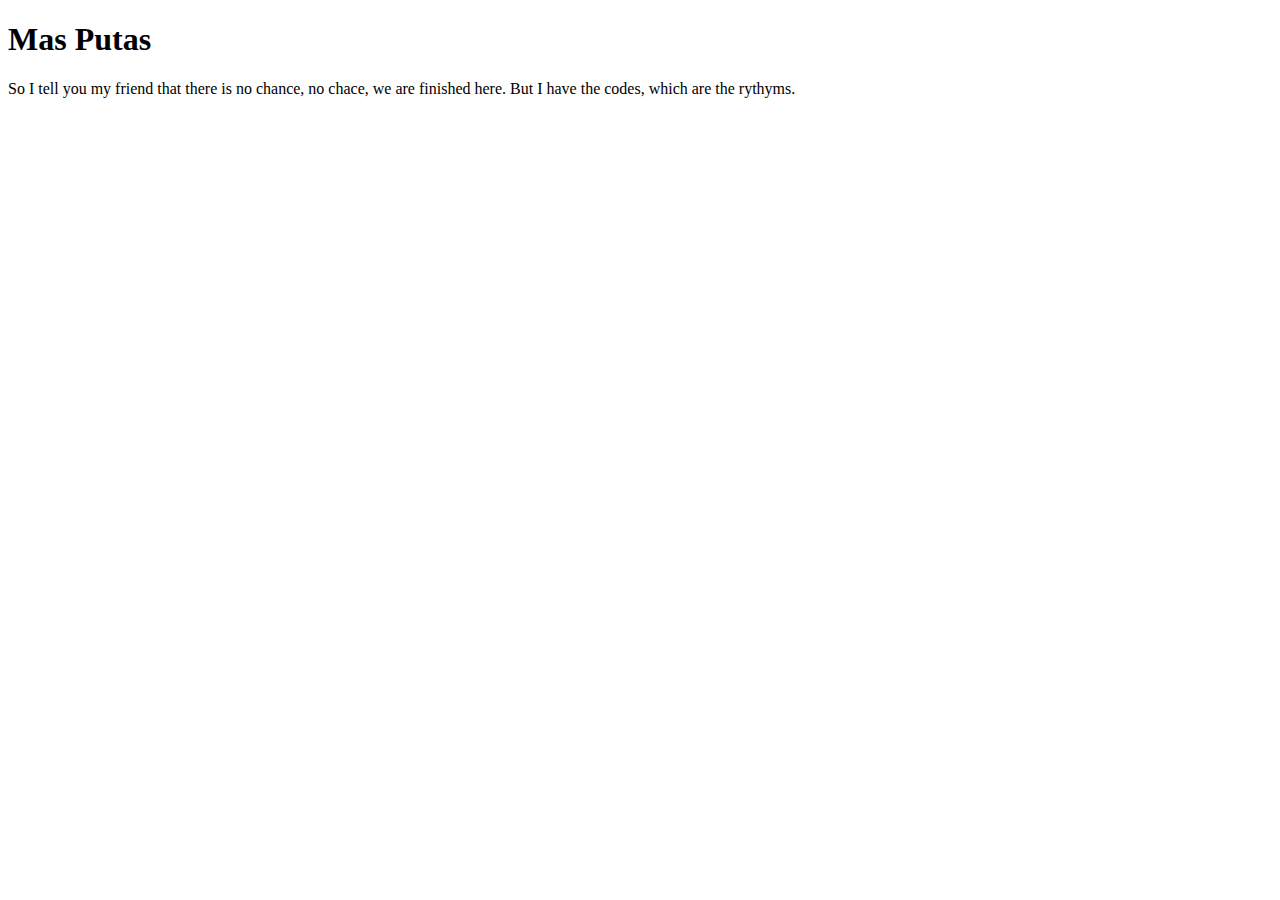
==== index.html @ 5af5d9a8 "Uploaded content, added some text and link to fonts." ====
<!DOCTYPE html>
<html lang="en">
  <head>
    <meta charset="UTF-8" />
    <meta http-equiv="X-UA-Compatible" content="IE=edge" />
    <meta name="viewport" content="width=device-width, initial-scale=1.0" />
    <title>Enrique Firpi || Drummer</title>
  </head>
  <body>
    <h1>Mas Putas</h1>
    <p>
      So I tell you my friend that there is no chance, no chace, we are finished
      here. But I have the codes, which are the rythyms.
    </p>
  </body>
</html>
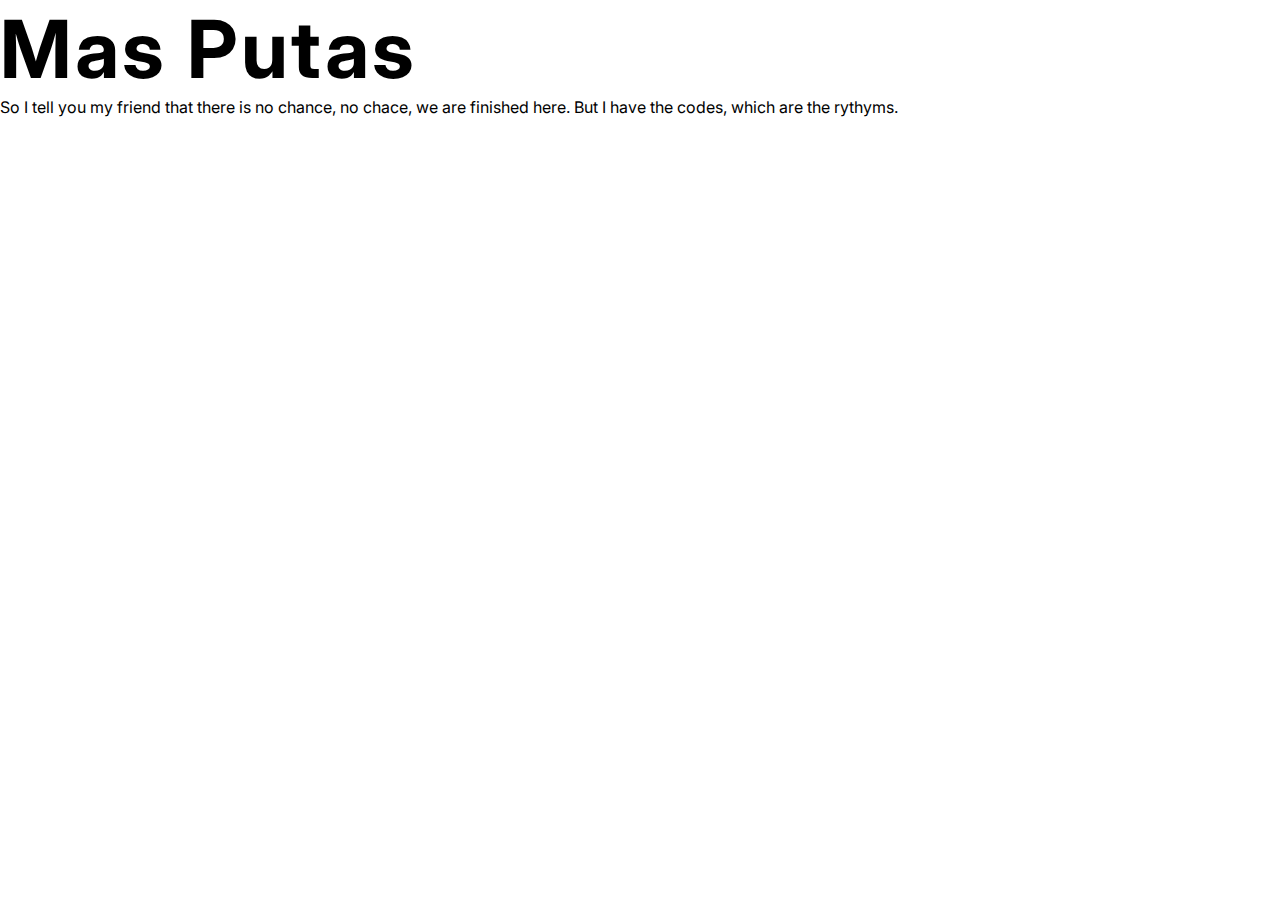
==== commit 98323e09: "Linked stylesheet, set some font styles." ====
--- a/index.html
+++ b/index.html
@@ -5,6 +5,7 @@
     <meta http-equiv="X-UA-Compatible" content="IE=edge" />
     <meta name="viewport" content="width=device-width, initial-scale=1.0" />
     <title>Enrique Firpi || Drummer</title>
+    <link rel="stylesheet" href="assets/css/style.css" />
   </head>
   <body>
     <h1>Mas Putas</h1>
--- a/assets/css/style.css
+++ b/assets/css/style.css
@@ -0,0 +1,16 @@
+@import url('https://fonts.googleapis.com/css2?family=Inter:wght@200;300;400;600&display=swap');
+
+* {
+    margin: 0;
+    padding: 0;
+    box-sizing: border-box;
+}
+
+body {
+    font-family: 'Inter', sans-serif;
+}
+
+h1 { 
+    font-size: 5rem;
+    letter-spacing: 3px;
+}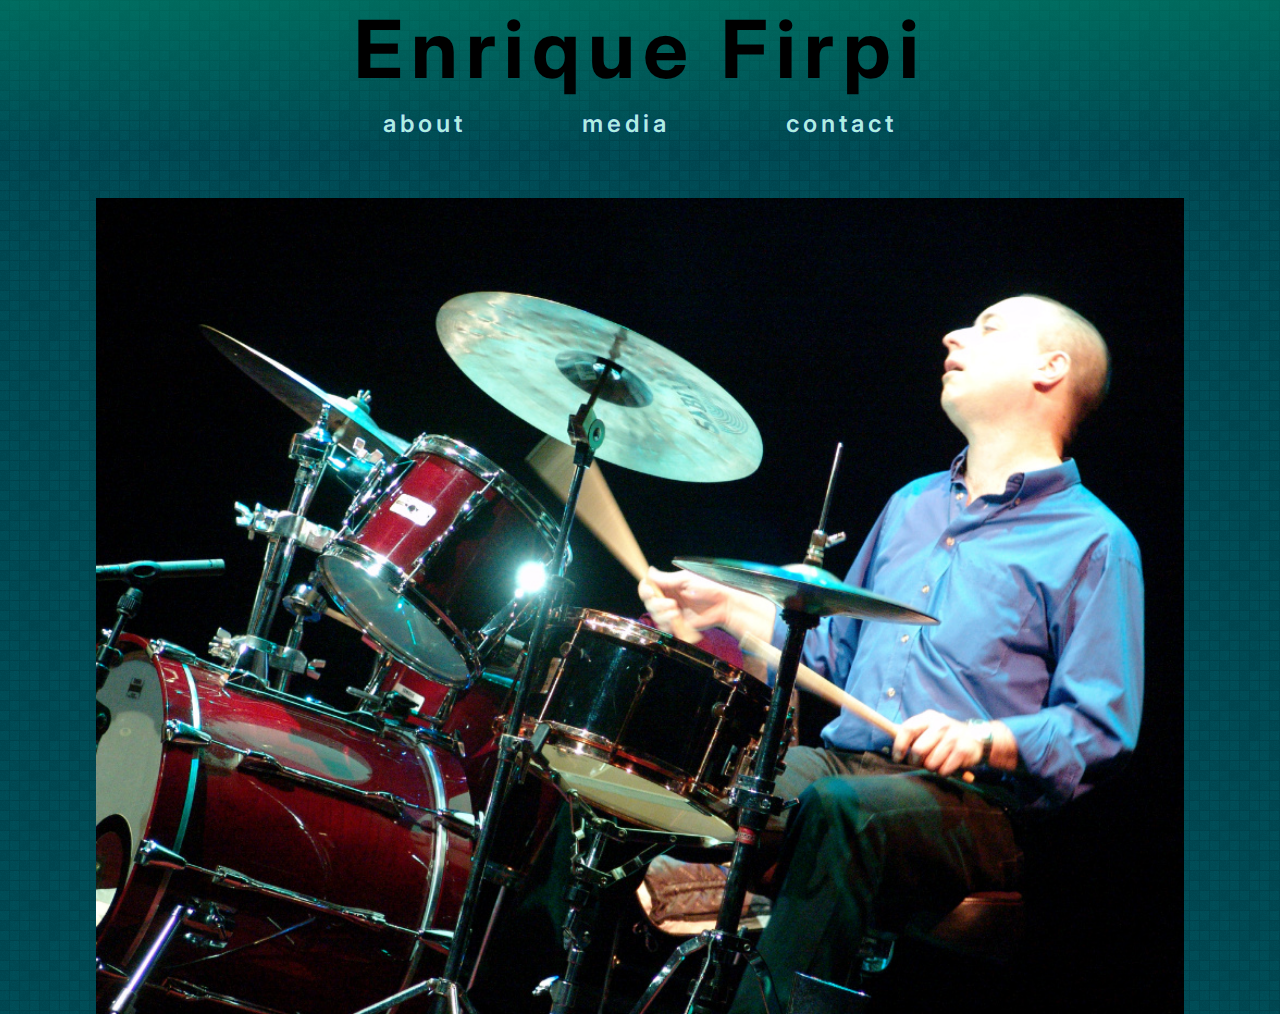
==== commit 51bcd2f5: "Index image in place, header and nav." ====
--- a/index.html
+++ b/index.html
@@ -8,10 +8,34 @@
     <link rel="stylesheet" href="assets/css/style.css" />
   </head>
   <body>
-    <h1>Mas Putas</h1>
-    <p>
-      So I tell you my friend that there is no chance, no chace, we are finished
-      here. But I have the codes, which are the rythyms.
-    </p>
+    <header>
+      <div class="container">
+        <h1><a href="index.html" class="header-h1">Enrique Firpi</a></h1>
+        <nav class="nav">
+          <ul class="nav-list">
+            <li class="nav-list-item">
+              <a href="#" class="nav-link" id="about">About</a>
+            </li>
+            <li class="nav-list-item">
+              <a href="#" class="nav-link" id="media">Media</a>
+            </li>
+            <li class="nav-list-item">
+              <a href="#" class="nav-link" id="contact">Contact</a>
+            </li>
+          </ul>
+        </nav>
+      </div>
+    </header>
+    <div class="container">
+      <p class="index-text">
+        So I tell you my friend that there is no chance, no chance - I tell you
+        that we are finished here. But I have the codes, which are the rythyms.
+      </p>
+      <img
+        src="assets/imgs/live-1.jpg"
+        alt="Enrique playing a red Yamaha kit, deep in the groove."
+        class="index-img"
+      />
+    </div>
   </body>
 </html>
--- a/assets/css/style.css
+++ b/assets/css/style.css
@@ -1,3 +1,7 @@
+/* ----------------------
+Global styles and type
+---------------------- */
+
 @import url('https://fonts.googleapis.com/css2?family=Inter:wght@200;300;400;600&display=swap');
 
 * {
@@ -8,9 +12,92 @@
 
 body {
     font-family: 'Inter', sans-serif;
+    background-color: rgb(0, 183, 255);
+    background-image: url(../imgs/patterns/random_grey_variations.png);
+    background-blend-mode: darken;
+    
 }
+
+.container {
+    width: 85%;
+    max-width: 1100px;
+    margin: 0 auto;
+}
+
+img {
+    display: block;
+    width: 100%;
+}
+
+/* ----------------------
+Header and Nav
+---------------------- */
+header {
+    background-image: linear-gradient(to top, rgba(135, 207, 235, 0), #008f6b7e);
+}
+
 
 h1 { 
     font-size: 5rem;
-    letter-spacing: 3px;
+    letter-spacing: 8px;
+    text-align: center;
+}
+
+.header-h1 {
+    color: inherit;
+    text-decoration: none;
+    transition: all 200ms ease-in-out;
+}
+
+.header-h1:hover,
+.header-h1 :focus {
+    text-shadow: 0px 0px 3px rgb(44, 178, 255); 
+
+} 
+
+
+.nav-list {
+    list-style: none;
+    font-size: 1.5rem;
+    font-weight: 600;
+    letter-spacing: 4px;
+    text-transform: lowercase;
+    text-align: center;
+    
+}
+
+.nav-list-item {
+    display: inline-block;
+    margin-left: 1.5em;
+    padding: .5em;
+    margin-right: 1.5em;
+}
+
+.nav-link {
+    text-decoration: none;
+    color: #aef0de;
+    text-shadow: 0px 0px 1px rgb(18, 0, 184);  
+    border-radius: 10px;
+    padding: .2em;
+    transition: all 200ms ease-in-out;
+}
+
+.nav-link:hover,
+.nav-link:focus {
+    text-shadow: 0px 0px 5px rgb(44, 178, 255);   
+    
+}
+
+/* ----------------------
+Body content
+---------------------- */
+
+.index-text {
+    background: rgb(5, 5, 5);
+    color: rgb(240, 251, 255);
+    display: none;
+}
+
+.index-img {
+    margin-top: 3em;
 }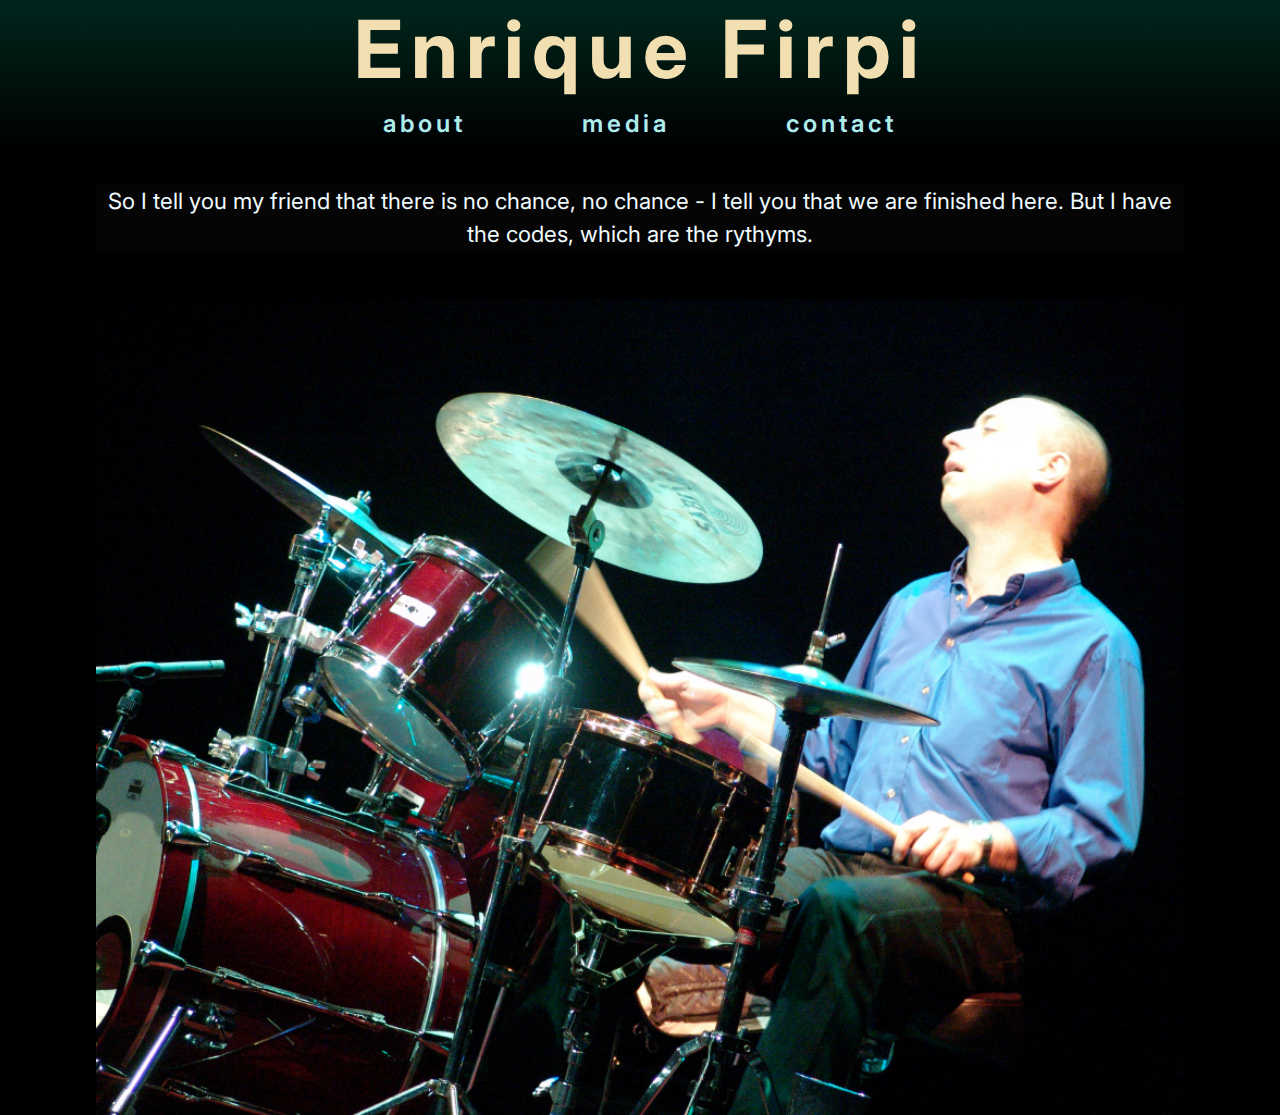
==== commit 41e874c9: "Audio, labels, odd issue." ====
--- a/index.html
+++ b/index.html
@@ -4,7 +4,7 @@
     <meta charset="UTF-8" />
     <meta http-equiv="X-UA-Compatible" content="IE=edge" />
     <meta name="viewport" content="width=device-width, initial-scale=1.0" />
-    <title>Enrique Firpi || Drummer</title>
+    <title>Enrique Firpi | Drummer</title>
     <link rel="stylesheet" href="assets/css/style.css" />
   </head>
   <body>
@@ -14,13 +14,13 @@
         <nav class="nav">
           <ul class="nav-list">
             <li class="nav-list-item">
-              <a href="#" class="nav-link" id="about">About</a>
+              <a href="about.html" class="nav-link" id="about">About</a>
             </li>
             <li class="nav-list-item">
-              <a href="#" class="nav-link" id="media">Media</a>
+              <a href="media.html" class="nav-link" id="media">Media</a>
             </li>
             <li class="nav-list-item">
-              <a href="#" class="nav-link" id="contact">Contact</a>
+              <a href="contact.html" class="nav-link" id="contact">Contact</a>
             </li>
           </ul>
         </nav>
--- a/assets/css/style.css
+++ b/assets/css/style.css
@@ -12,10 +12,12 @@
 
 body {
     font-family: 'Inter', sans-serif;
-    background-color: rgb(0, 183, 255);
-    background-image: url(../imgs/patterns/random_grey_variations.png);
-    background-blend-mode: darken;
-    
+    /* background-color: rgb(0, 183, 255); */
+    /* background-image: url(../imgs/patterns/random_grey_variations.png); */
+    background-color: rgb(5, 5, 5);
+    background-image: url(../imgs/patterns/zwartevilt.png);
+    background-blend-mode: multiply;
+
 }
 
 .container {
@@ -29,31 +31,38 @@
     width: 100%;
 }
 
+p {
+    font-size: 1.4rem;
+    line-height: 1.5;
+    color: #aef0de;
+}
+
 /* ----------------------
 Header and Nav
 ---------------------- */
 header {
-    background-image: linear-gradient(to top, rgba(135, 207, 235, 0), #008f6b7e);
-}
-
-
-h1 { 
+    background-image: linear-gradient(to top, rgba(135, 207, 235, 0), #008f6b44);
+}
+
+
+h1 {
     font-size: 5rem;
     letter-spacing: 8px;
     text-align: center;
 }
 
 .header-h1 {
-    color: inherit;
+    /* color: inherit; */
+    color: rgb(241, 223, 177);
     text-decoration: none;
     transition: all 200ms ease-in-out;
 }
 
 .header-h1:hover,
 .header-h1 :focus {
-    text-shadow: 0px 0px 3px rgb(44, 178, 255); 
-
-} 
+    text-shadow: 0px 0px 3px rgb(44, 178, 255);
+
+}
 
 
 .nav-list {
@@ -63,7 +72,7 @@
     letter-spacing: 4px;
     text-transform: lowercase;
     text-align: center;
-    
+
 }
 
 .nav-list-item {
@@ -76,7 +85,7 @@
 .nav-link {
     text-decoration: none;
     color: #aef0de;
-    text-shadow: 0px 0px 1px rgb(18, 0, 184);  
+    text-shadow: 0px 0px 1px rgb(18, 0, 184);
     border-radius: 10px;
     padding: .2em;
     transition: all 200ms ease-in-out;
@@ -84,9 +93,40 @@
 
 .nav-link:hover,
 .nav-link:focus {
-    text-shadow: 0px 0px 5px rgb(44, 178, 255);   
-    
-}
+    text-shadow: 0px 0px 5px rgb(44, 178, 255);
+
+}
+
+.active {
+    border-bottom: 1px solid rgba(218, 165, 32, 0.61);
+    border-radius: 4px;
+    padding-bottom: 0;
+}
+
+/* ----------------------
+General Layout
+---------------------- */
+
+.about-box {
+    margin-top: 3em;
+    display: grid;
+    grid-template-rows: auto auto auto auto;
+    grid-template-columns: 1fr 1fr;
+    grid-row-gap: 3em;
+    grid-column-gap: 1em;
+    grid-template-areas:
+        "top-image top-image";
+
+}
+
+.media-box {
+    margin-top: 3em;
+    display: grid;
+    grid-template-columns: 1fr 1fr;
+    grid-gap: 1em;
+}
+
+
 
 /* ----------------------
 Body content
@@ -95,9 +135,135 @@
 .index-text {
     background: rgb(5, 5, 5);
     color: rgb(240, 251, 255);
-    display: none;
+    text-align: center;
+    margin-top: 1.5em;
+
 }
 
 .index-img {
     margin-top: 3em;
+    justify-self: center;
+}
+
+.about-img {
+    width: 60%;
+    grid-area: top-image;
+    margin: 0 auto;
+}
+
+.about-img2 {
+    grid-column: 1/2;
+}
+
+.credit-par {
+    font-weight: 200;
+    font-size: 1.2rem;
+    color: rgb(241, 223, 177);
+    margin-bottom: 3em;
+    border-top: 1px solid rgba(47, 136, 86, 0.192);
+    padding-top: 1em;
+
+}
+
+#contact-link {
+    color: rgb(20, 153, 120);
+    transition: all 250ms ease-in-out;
+}
+
+#contact-link:hover,
+#contact-link:focus {
+    color: rgb(2, 56, 40);
+}
+
+
+iframe {
+   
+    width: 100%;
+    grid-column: 1/2;
+}
+
+label {
+   
+}
+
+audio {
+    width: 100%;
+    border-radius: 5px;
+    
+   
+}
+.audio-section {
+  
+    grid-row: 1/4;
+    grid-column: 2/3;
+    
+}
+
+.audio-section * {
+    margin-bottom: 6em; 
+}
+
+#wtf {
+    display: block;
+    margin: 0;
+}
+
+
+/* --------------------
+Contact Page
+--------------------- */
+form {
+    margin: 2em auto;
+    display: flex;
+    flex-direction: column;
+    max-width: 60%;
+    text-align: center;
+    font-family: inherit;
+    font-weight: 300;
+    font-size: 1.1rem;
+}
+
+form * {
+    margin: .5em;
+}
+
+
+label {
+    color: #aef0de;
+
+}
+
+input {
+    font-size: 1.1rem;
+    max-width: 50%;
+    margin: 0 auto;
+    background-color: #aef0de;
+    padding: .3em;
+}
+
+textarea {
+    height: 30em;
+    resize: none;
+    font-size: 1.3rem;
+    font-weight: 400;
+    background-color: #aef0de;
+
+}
+
+.btn-submit {
+    font-size: 1.3rem;
+    display: flex;
+    align-items: center;
+    justify-content: center;
+    max-width: 40%;
+    padding: .6em 2.4em;
+    margin: 0 auto;
+    background-color: #aef0de;
+    font-weight: 600;
+    transition: all 300ms ease-in-out;
+}
+
+.btn-submit:hover,
+.btn-submit:focus {
+    background-color: rgba(46, 175, 100, 0.582);
 }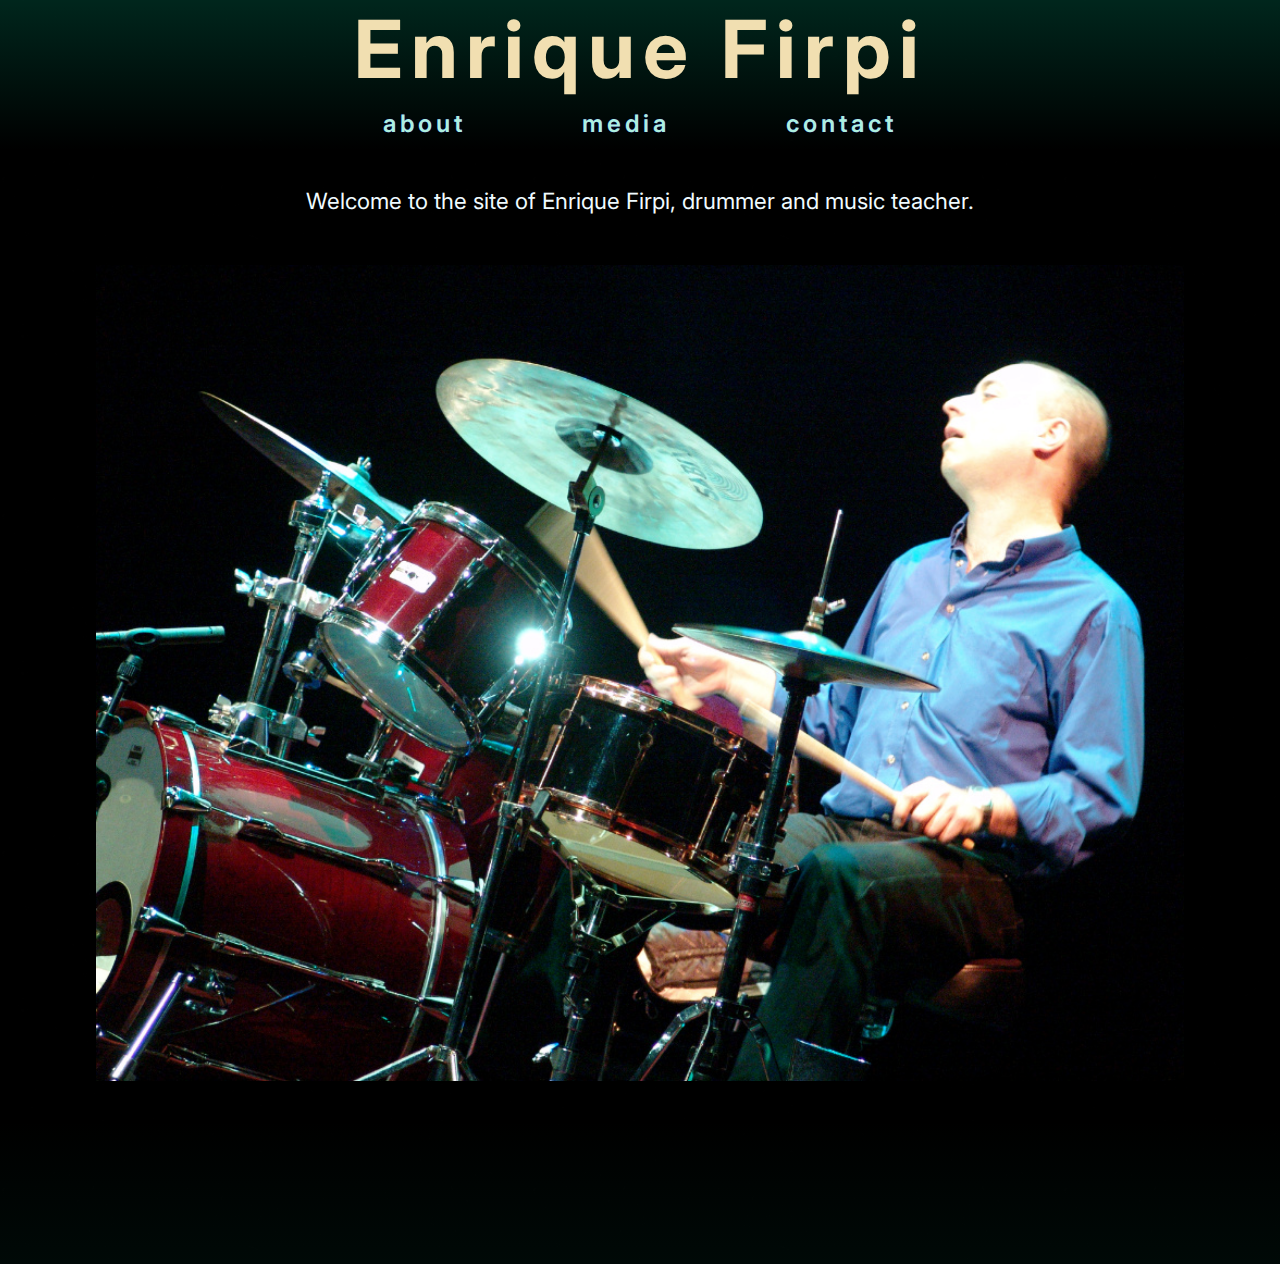
==== commit 2c54fb1f: "Footer, responsive, ready to show to Enrique" ====
--- a/index.html
+++ b/index.html
@@ -28,8 +28,7 @@
     </header>
     <div class="container">
       <p class="index-text">
-        So I tell you my friend that there is no chance, no chance - I tell you
-        that we are finished here. But I have the codes, which are the rythyms.
+        Welcome to the site of Enrique Firpi, drummer and music teacher.
       </p>
       <img
         src="assets/imgs/live-1.jpg"
@@ -37,5 +36,11 @@
         class="index-img"
       />
     </div>
+
+    <footer>
+        <div class="container">
+            <p class="footer-text"></p>
+        </div>
+    </footer>
   </body>
 </html>
--- a/assets/css/style.css
+++ b/assets/css/style.css
@@ -133,7 +133,7 @@
 ---------------------- */
 
 .index-text {
-    background: rgb(5, 5, 5);
+   
     color: rgb(240, 251, 255);
     text-align: center;
     margin-top: 1.5em;
@@ -165,6 +165,12 @@
 
 }
 
+#teach {
+    display: inline-block;
+    margin-top: 5em;
+    font-size: 1.5rem;
+}
+
 #contact-link {
     color: rgb(20, 153, 120);
     transition: all 250ms ease-in-out;
@@ -177,35 +183,40 @@
 
 
 iframe {
+    
+    width: 100%;
+    grid-column: 1/2;
+}
+
+
+audio {
+    width: 100%;
+    border: 0;
+    opacity: .6;
+    height: 2em;
+    
    
-    width: 100%;
-    grid-column: 1/2;
-}
-
-label {
+    
    
 }
-
-audio {
-    width: 100%;
-    border-radius: 5px;
-    
-   
-}
 .audio-section {
-  
+
     grid-row: 1/4;
     grid-column: 2/3;
     
 }
 
 .audio-section * {
-    margin-bottom: 6em; 
-}
-
-#wtf {
     display: block;
-    margin: 0;
+    /* margin: 0; */
+
+    margin-bottom: 3em; 
+    text-align: center;
+}
+
+
+label {
+    font-size: .8rem;
 }
 
 
@@ -220,7 +231,7 @@
     text-align: center;
     font-family: inherit;
     font-weight: 300;
-    font-size: 1.1rem;
+    font-size: 1.rem;
 }
 
 form * {
@@ -230,6 +241,7 @@
 
 label {
     color: #aef0de;
+    font-size: 1.3rem;
 
 }
 
@@ -266,4 +278,101 @@
 .btn-submit:hover,
 .btn-submit:focus {
     background-color: rgba(46, 175, 100, 0.582);
+}
+
+/* -----------------------------------------
+Footer
+----------------------------------------- */
+
+footer {
+     background-image: linear-gradient(to bottom, rgba(135, 207, 235, 0), #008f6b10);
+     min-height: 9em;
+}
+
+.footer-text {
+    margin-top: 3em;
+    text-align: center;
+    font-size: .8rem;
+    text-transform: capitalize;
+    opacity: .4;
+}
+
+/* --------------------------------------
+Media queries
+------------------------------------- */
+
+@media (max-width: 600px) {
+
+  
+    header h1 {
+        font-size: 3rem;
+    }
+
+    .nav-list-item  {
+        font-size: 1rem;
+        padding: 0 2em;
+    }
+
+    .index-text {
+        display: none;
+    }
+
+    .about-box {
+    margin-top: 3em;
+    display: flex;
+    flex-direction: column;
+    text-align: center;
+
+}
+
+    .about-text {
+        margin-top: 0;
+    }
+
+
+.about-img {
+    width: 100%;
+    display: block;
+}
+
+#teach {
+    display: block;
+    margin-top: 0;
+    font-size: 1.5rem;
+}
+
+.media-box {
+    margin-top: 3em;
+    display: flex;
+    flex-direction: column;
+   
+}
+
+
+
+form * {
+  
+    margin: .5em auto;
+}
+
+input { max-width: 75%;
+}
+
+label {
+    font-size: 1rem;
+}
+textarea {
+    height: 50vh;
+    width: 100%;
+    resize: none;
+    font-size: 1.3rem;
+    font-weight: 400;
+    background-color: #aef0de;
+    
+
+}
+
+.btn-submit {
+    font-size: 1rem;}
+
 }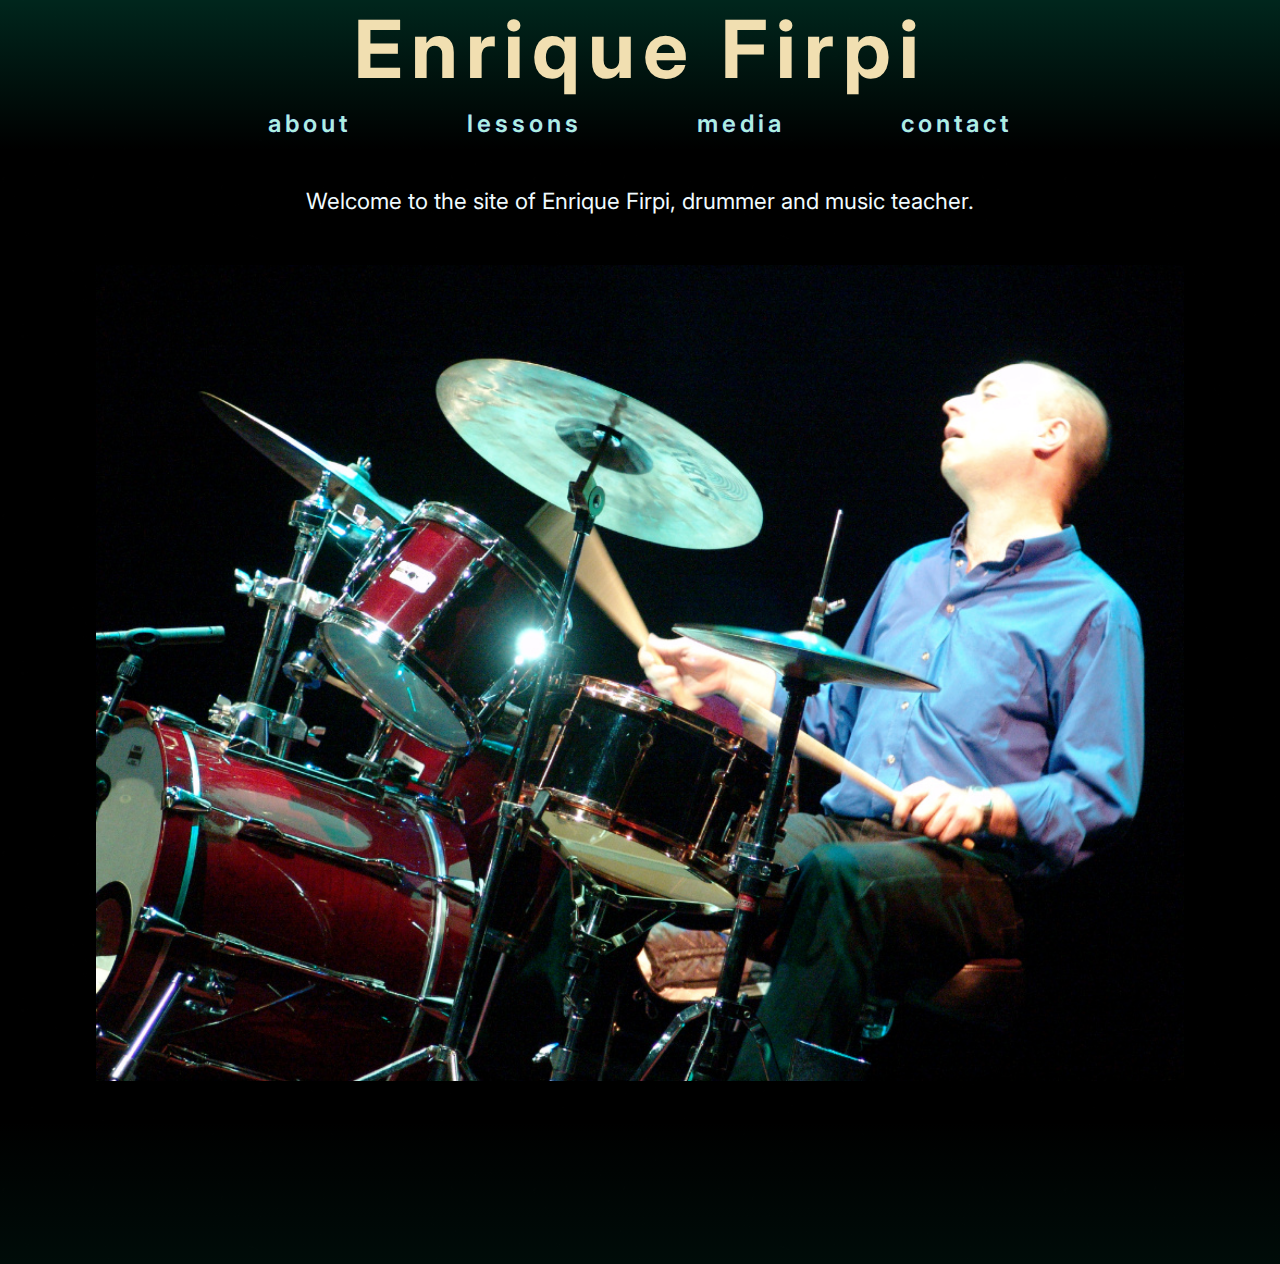
==== commit 15f7078c: "Add jQuery, global fade" ====
--- a/index.html
+++ b/index.html
@@ -6,6 +6,12 @@
     <meta name="viewport" content="width=device-width, initial-scale=1.0" />
     <title>Enrique Firpi | Drummer</title>
     <link rel="stylesheet" href="assets/css/style.css" />
+    <script
+      src="https://cdnjs.cloudflare.com/ajax/libs/jquery/3.6.0/jquery.min.js"
+      integrity="sha512-894YE6QWD5I59HgZOGReFYm4dnWc1Qt5NtvYSaNcOP+u1T9qYdvdihz0PPSiiqn/+/3e7Jo4EaG7TubfWGUrMQ=="
+      crossorigin="anonymous"
+      referrerpolicy="no-referrer"
+    ></script>
   </head>
   <body>
     <header>
@@ -15,6 +21,9 @@
           <ul class="nav-list">
             <li class="nav-list-item">
               <a href="about.html" class="nav-link" id="about">About</a>
+            </li>
+            <li class="nav-list-item">
+              <a href="lessons.html" class="nav-link" id="media">Lessons</a>
             </li>
             <li class="nav-list-item">
               <a href="media.html" class="nav-link" id="media">Media</a>
@@ -38,9 +47,10 @@
     </div>
 
     <footer>
-        <div class="container">
-            <p class="footer-text"></p>
-        </div>
+      <div class="container">
+        <p class="footer-text"></p>
+      </div>
     </footer>
+    <script src="script.js"></script>
   </body>
 </html>
--- a/assets/css/style.css
+++ b/assets/css/style.css
@@ -2,105 +2,101 @@
 Global styles and type
 ---------------------- */
 
-@import url('https://fonts.googleapis.com/css2?family=Inter:wght@200;300;400;600&display=swap');
+@import url("https://fonts.googleapis.com/css2?family=Inter:wght@200;300;400;600&display=swap");
 
 * {
-    margin: 0;
-    padding: 0;
-    box-sizing: border-box;
+  margin: 0;
+  padding: 0;
+  box-sizing: border-box;
 }
 
 body {
-    font-family: 'Inter', sans-serif;
-    /* background-color: rgb(0, 183, 255); */
-    /* background-image: url(../imgs/patterns/random_grey_variations.png); */
-    background-color: rgb(5, 5, 5);
-    background-image: url(../imgs/patterns/zwartevilt.png);
-    background-blend-mode: multiply;
-
+  display: none;
+  font-family: "Inter", sans-serif;
+  /* background-color: rgb(0, 183, 255); */
+  /* background-image: url(../imgs/patterns/random_grey_variations.png); */
+  background-color: rgb(5, 5, 5);
+  background-image: url(../imgs/patterns/zwartevilt.png);
+  background-blend-mode: multiply;
 }
 
 .container {
-    width: 85%;
-    max-width: 1100px;
-    margin: 0 auto;
+  width: 85%;
+
+  max-width: 1100px;
+  margin: 0 auto;
 }
 
 img {
-    display: block;
-    width: 100%;
+  display: block;
+  width: 100%;
 }
 
 p {
-    font-size: 1.4rem;
-    line-height: 1.5;
-    color: #aef0de;
+  font-size: 1.4rem;
+  line-height: 1.5;
+  color: #aef0de;
 }
 
 /* ----------------------
 Header and Nav
 ---------------------- */
 header {
-    background-image: linear-gradient(to top, rgba(135, 207, 235, 0), #008f6b44);
-}
-
+  background-image: linear-gradient(to top, rgba(135, 207, 235, 0), #008f6b44);
+}
 
 h1 {
-    font-size: 5rem;
-    letter-spacing: 8px;
-    text-align: center;
+  font-size: 5rem;
+  letter-spacing: 8px;
+  text-align: center;
 }
 
 .header-h1 {
-    /* color: inherit; */
-    color: rgb(241, 223, 177);
-    text-decoration: none;
-    transition: all 200ms ease-in-out;
+  /* color: inherit; */
+  color: rgb(241, 223, 177);
+  text-decoration: none;
+  transition: all 200ms ease-in-out;
 }
 
 .header-h1:hover,
 .header-h1 :focus {
-    text-shadow: 0px 0px 3px rgb(44, 178, 255);
-
-}
-
+  text-shadow: 0px 0px 3px rgb(44, 178, 255);
+}
 
 .nav-list {
-    list-style: none;
-    font-size: 1.5rem;
-    font-weight: 600;
-    letter-spacing: 4px;
-    text-transform: lowercase;
-    text-align: center;
-
+  list-style: none;
+  font-size: 1.5rem;
+  font-weight: 600;
+  letter-spacing: 4px;
+  text-transform: lowercase;
+  text-align: center;
 }
 
 .nav-list-item {
-    display: inline-block;
-    margin-left: 1.5em;
-    padding: .5em;
-    margin-right: 1.5em;
+  display: inline-block;
+  margin-left: 1.5em;
+  padding: 0.5em;
+  margin-right: 1.5em;
 }
 
 .nav-link {
-    text-decoration: none;
-    color: #aef0de;
-    text-shadow: 0px 0px 1px rgb(18, 0, 184);
-    border-radius: 10px;
-    padding: .2em;
-    transition: all 200ms ease-in-out;
+  text-decoration: none;
+  color: #aef0de;
+  text-shadow: 0px 0px 1px rgb(18, 0, 184);
+  border-radius: 10px;
+  padding: 0.2em;
+  transition: all 200ms ease-in-out;
 }
 
 .nav-link:hover,
 .nav-link:focus {
-    text-shadow: 0px 0px 5px rgb(44, 178, 255);
-
+  text-shadow: 0px 0px 5px rgb(44, 178, 255);
 }
 
 .active {
-    border-bottom: 1px solid rgba(218, 165, 32, 0.61);
-    border-radius: 4px;
-    padding-bottom: 0;
+  border-bottom: 1px solid rgba(218, 165, 32, 0.61);
+  border-radius: 4px;
+  padding-bottom: 0;
 }
 
 /* ----------------------
@@ -108,176 +104,172 @@
 ---------------------- */
 
 .about-box {
-    margin-top: 3em;
-    display: grid;
-    grid-template-rows: auto auto auto auto;
-    grid-template-columns: 1fr 1fr;
-    grid-row-gap: 3em;
-    grid-column-gap: 1em;
-    grid-template-areas:
-        "top-image top-image";
-
+  margin-top: 3em;
+  display: grid;
+  grid-template-rows: auto auto auto auto;
+  grid-template-columns: 1fr 1fr;
+  grid-row-gap: 3em;
+  grid-column-gap: 1em;
+  grid-template-areas: "top-image top-image";
 }
 
 .media-box {
-    margin-top: 3em;
-    display: grid;
-    grid-template-columns: 1fr 1fr;
-    grid-gap: 1em;
-}
-
-
+  margin-top: 3em;
+  display: grid;
+  grid-template-columns: 1fr 1fr;
+  grid-gap: 1em;
+}
 
 /* ----------------------
 Body content
 ---------------------- */
 
 .index-text {
-   
-    color: rgb(240, 251, 255);
-    text-align: center;
-    margin-top: 1.5em;
-
+  color: rgb(240, 251, 255);
+  text-align: center;
+  margin-top: 1.5em;
 }
 
 .index-img {
-    margin-top: 3em;
-    justify-self: center;
+  margin-top: 3em;
+  justify-self: center;
 }
 
 .about-img {
-    width: 60%;
-    grid-area: top-image;
-    margin: 0 auto;
-}
-
-.about-img2 {
-    grid-column: 1/2;
+  width: 60%;
+  grid-area: top-image;
+  margin: 0 auto;
 }
 
 .credit-par {
-    font-weight: 200;
-    font-size: 1.2rem;
-    color: rgb(241, 223, 177);
-    margin-bottom: 3em;
-    border-top: 1px solid rgba(47, 136, 86, 0.192);
-    padding-top: 1em;
-
+  font-weight: 200;
+  font-size: 1.2rem;
+  color: rgb(241, 223, 177);
+  margin-bottom: 3em;
+  border-top: 1px solid rgba(47, 136, 86, 0.192);
+  padding-top: 1em;
 }
 
 #teach {
-    display: inline-block;
-    margin-top: 5em;
-    font-size: 1.5rem;
+  display: inline-block;
+  margin-top: 5em;
+  font-size: 1.5rem;
 }
 
 #contact-link {
-    color: rgb(20, 153, 120);
-    transition: all 250ms ease-in-out;
+  color: rgb(20, 153, 120);
+  transition: all 250ms ease-in-out;
 }
 
 #contact-link:hover,
 #contact-link:focus {
-    color: rgb(2, 56, 40);
-}
-
+  color: rgb(2, 56, 40);
+}
 
 iframe {
-    
-    width: 100%;
-    grid-column: 1/2;
-}
-
+  width: 100%;
+  grid-column: 1/2;
+}
 
 audio {
-    width: 100%;
-    border: 0;
-    opacity: .6;
-    height: 2em;
-    
-   
-    
-   
+  width: 100%;
+  border: 0;
+  opacity: 0.6;
+  height: 2em;
 }
 .audio-section {
-
-    grid-row: 1/4;
-    grid-column: 2/3;
-    
+  grid-row: 1/4;
+  grid-column: 2/3;
 }
 
 .audio-section * {
-    display: block;
-    /* margin: 0; */
-
-    margin-bottom: 3em; 
-    text-align: center;
-}
-
+  display: block;
+  /* margin: 0; */
+
+  margin-bottom: 3em;
+  text-align: center;
+}
 
 label {
-    font-size: .8rem;
-}
-
+  font-size: 0.8rem;
+}
+
+/* --------------------
+Lessons Page
+--------------------- */
+
+.lesson-flex {
+  margin-top: 2em;
+  display: flex;
+}
+.less-info {
+  max-width: 55%;
+  text-align: center;
+  margin-left: 3rem;
+  line-height: 1.8;
+}
 
 /* --------------------
 Contact Page
 --------------------- */
+.info-p {
+  margin-top: 3em;
+  font-size: 1rem;
+  text-align: center;
+}
+
 form {
-    margin: 2em auto;
-    display: flex;
-    flex-direction: column;
-    max-width: 60%;
-    text-align: center;
-    font-family: inherit;
-    font-weight: 300;
-    font-size: 1.rem;
+  margin: 2em auto;
+  display: flex;
+  flex-direction: column;
+  max-width: 60%;
+  text-align: center;
+  font-family: inherit;
+  font-weight: 300;
+  font-size: 1rem;
 }
 
 form * {
-    margin: .5em;
-}
-
+  margin: 0.5em;
+}
 
 label {
-    color: #aef0de;
-    font-size: 1.3rem;
-
+  color: #aef0de;
+  font-size: 1.3rem;
 }
 
 input {
-    font-size: 1.1rem;
-    max-width: 50%;
-    margin: 0 auto;
-    background-color: #aef0de;
-    padding: .3em;
+  font-size: 1.1rem;
+  max-width: 50%;
+  margin: 0 auto;
+  background-color: #aef0de;
+  padding: 0.3em;
 }
 
 textarea {
-    height: 30em;
-    resize: none;
-    font-size: 1.3rem;
-    font-weight: 400;
-    background-color: #aef0de;
-
+  height: 30em;
+  resize: none;
+  font-size: 1.3rem;
+  font-weight: 400;
+  background-color: #aef0de;
 }
 
 .btn-submit {
-    font-size: 1.3rem;
-    display: flex;
-    align-items: center;
-    justify-content: center;
-    max-width: 40%;
-    padding: .6em 2.4em;
-    margin: 0 auto;
-    background-color: #aef0de;
-    font-weight: 600;
-    transition: all 300ms ease-in-out;
+  font-size: 1.3rem;
+  display: flex;
+  align-items: center;
+  justify-content: center;
+  max-width: 40%;
+  padding: 0.6em 2.4em;
+  margin: 0 auto;
+  background-color: #aef0de;
+  font-weight: 600;
+  transition: all 300ms ease-in-out;
 }
 
 .btn-submit:hover,
 .btn-submit:focus {
-    background-color: rgba(46, 175, 100, 0.582);
+  background-color: rgba(46, 175, 100, 0.582);
 }
 
 /* -----------------------------------------
@@ -285,16 +277,20 @@
 ----------------------------------------- */
 
 footer {
-     background-image: linear-gradient(to bottom, rgba(135, 207, 235, 0), #008f6b10);
-     min-height: 9em;
+  background-image: linear-gradient(
+    to bottom,
+    rgba(135, 207, 235, 0),
+    #008f6b15
+  );
+  min-height: 9em;
 }
 
 .footer-text {
-    margin-top: 3em;
-    text-align: center;
-    font-size: .8rem;
-    text-transform: capitalize;
-    opacity: .4;
+  margin-top: 3em;
+  text-align: center;
+  font-size: 0.8rem;
+  text-transform: capitalize;
+  opacity: 0.4;
 }
 
 /* --------------------------------------
@@ -302,77 +298,68 @@
 ------------------------------------- */
 
 @media (max-width: 600px) {
-
-  
-    header h1 {
-        font-size: 3rem;
-    }
-
-    .nav-list-item  {
-        font-size: 1rem;
-        padding: 0 2em;
-    }
-
-    .index-text {
+  p {
+    font-size: 1.1rem;
+  }
+
+  header h1 {
+    font-size: 3rem;
+  }
+
+  .nav-list-item {
+    font-size: 1rem;
+    padding: 0 2em;
+  }
+
+  /* .index-text {
         display: none;
-    }
-
-    .about-box {
+    } */
+
+  .about-box {
     margin-top: 3em;
     display: flex;
     flex-direction: column;
     text-align: center;
-
-}
-
-    .about-text {
-        margin-top: 0;
-    }
-
-
-.about-img {
+  }
+
+  .about-img {
     width: 100%;
     display: block;
-}
-
-#teach {
+  }
+
+  #teach {
     display: block;
     margin-top: 0;
     font-size: 1.5rem;
-}
-
-.media-box {
+  }
+
+  .media-box {
     margin-top: 3em;
     display: flex;
     flex-direction: column;
-   
-}
-
-
-
-form * {
-  
-    margin: .5em auto;
-}
-
-input { max-width: 75%;
-}
-
-label {
+  }
+
+  form * {
+    margin: 0.5em auto;
+  }
+
+  input {
+    max-width: 75%;
+  }
+
+  label {
     font-size: 1rem;
-}
-textarea {
+  }
+  textarea {
     height: 50vh;
     width: 100%;
     resize: none;
     font-size: 1.3rem;
     font-weight: 400;
     background-color: #aef0de;
-    
-
-}
-
-.btn-submit {
-    font-size: 1rem;}
-
-}+  }
+
+  .btn-submit {
+    font-size: 1rem;
+  }
+}
